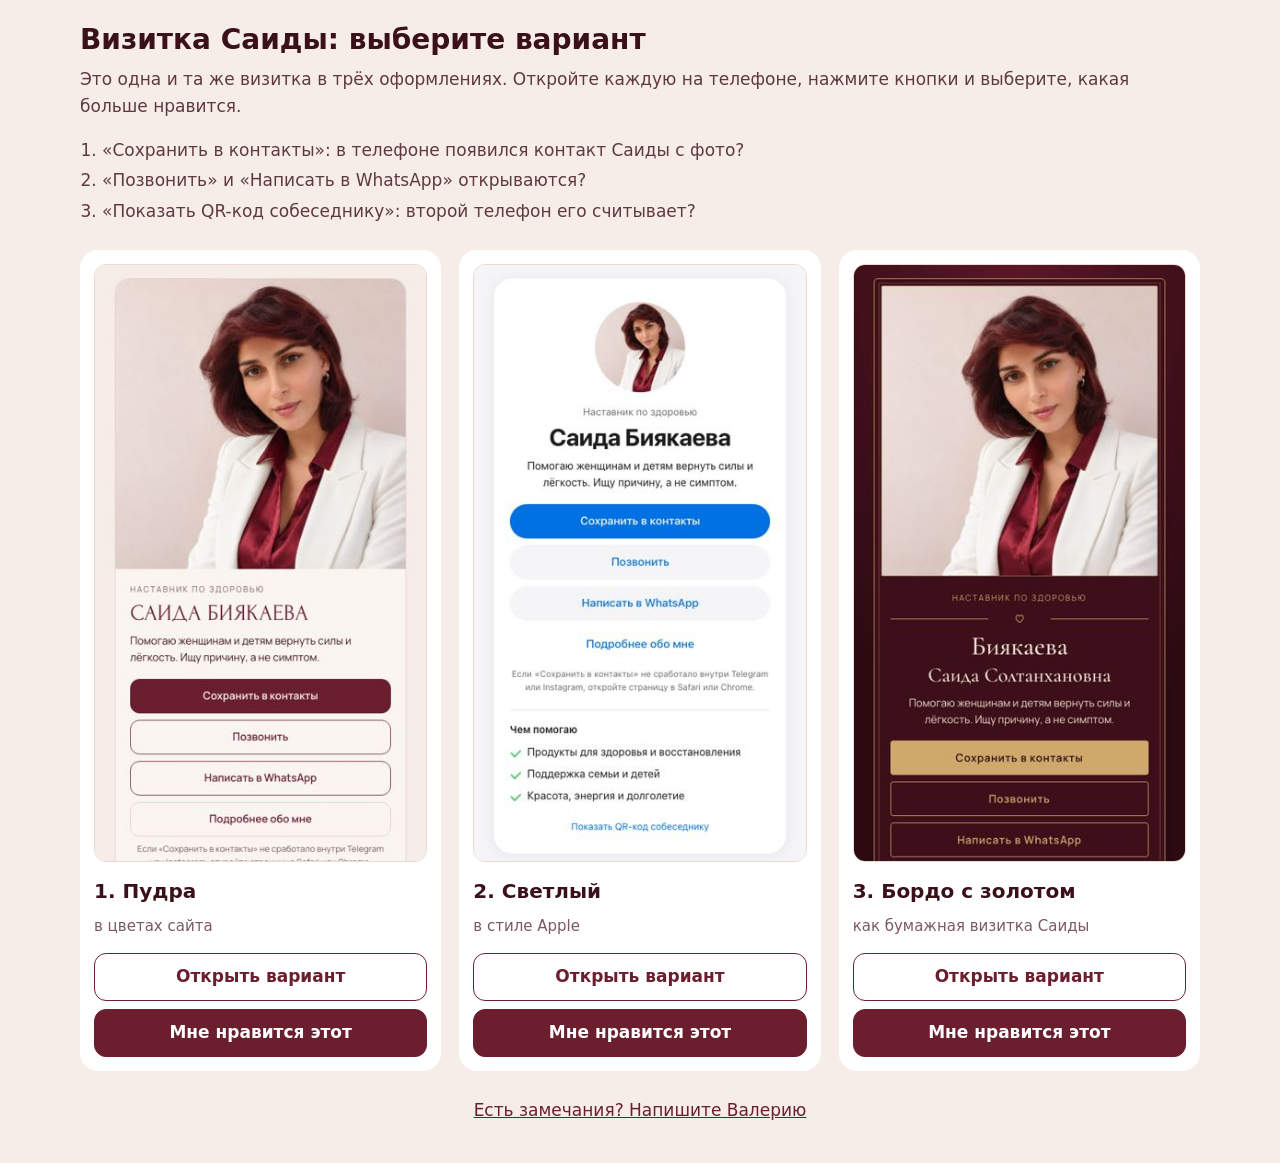
==== vizitka/index.html @ cea4ed51 "Визитка Саиды: три варианта оформления и страница выбора для теста командой Co-Authored-By: Claude O" ====
<!doctype html><html lang="ru"><head><meta charset="utf-8">
<meta name="viewport" content="width=device-width,initial-scale=1,viewport-fit=cover">
<meta name="robots" content="noindex"><title>Визитка Саиды — выбор варианта</title>
<style>
*{box-sizing:border-box}body{margin:0;background:#f7ede8;color:#3a1019;font:400 17px/1.55 system-ui,-apple-system,sans-serif;padding:max(24px,env(safe-area-inset-top)) 16px 40px}
.w{max-width:1120px;margin:0 auto}h1{font-size:28px;line-height:1.15;margin:0 0 10px}.lead{margin:0 0 18px;color:#5e3a40}
ol{margin:0 0 26px;padding-left:22px;color:#5e3a40}li{margin:4px 0}
.grid{display:grid;gap:18px;grid-template-columns:repeat(auto-fit,minmax(260px,1fr))}
.v{background:#fff;border-radius:18px;padding:14px;display:flex;flex-direction:column;gap:8px}
.thumb img{width:100%;height:auto;border-radius:12px;display:block;border:1px solid #eadad3}
.v h2{font-size:20px;margin:6px 0 0}.v p{margin:0 0 6px;color:#7a5a5e;font-size:15px}
.b{display:flex;justify-content:center;align-items:center;min-height:48px;border-radius:12px;border:1px solid #6b1f2e;color:#6b1f2e;text-decoration:none;font-weight:600}
.b.like{background:#6b1f2e;color:#fff}.foot{margin:26px 0 0;text-align:center}.foot a{color:#6b1f2e}
</style></head><body><main class="w">
<h1>Визитка Саиды: выберите вариант</h1>
<p class="lead">Это одна и та же визитка в трёх оформлениях. Откройте каждую на телефоне, нажмите кнопки и выберите, какая больше нравится.</p>
<ol><li>«Сохранить в контакты»: в телефоне появился контакт Саиды с фото?</li><li>«Позвонить» и «Написать в WhatsApp» открываются?</li><li>«Показать QR-код собеседнику»: второй телефон его считывает?</li></ol>
<div class="grid"><article class="v">
  <a href="pudra/" class="thumb"><img src="img/pudra.jpg" alt="Вариант 1: Пудра" width="360" height="648" loading="lazy"></a>
  <h2>1. Пудра</h2><p>в цветах сайта</p>
  <a class="b" href="pudra/">Открыть вариант</a>
  <a class="b like" href="https://wa.me/79627445758?text=%D0%92%D0%B8%D0%B7%D0%B8%D1%82%D0%BA%D0%B0%20%D0%A1%D0%B0%D0%B8%D0%B4%D1%8B%3A%20%D0%BC%D0%BD%D0%B5%20%D0%BD%D1%80%D0%B0%D0%B2%D0%B8%D1%82%D1%81%D1%8F%20%D0%B2%D0%B0%D1%80%D0%B8%D0%B0%D0%BD%D1%82%201%20%C2%AB%D0%9F%D1%83%D0%B4%D1%80%D0%B0%C2%BB.%20%D0%A7%D1%82%D0%BE%20%D0%BF%D0%BE%D0%BF%D1%80%D0%B0%D0%B2%D0%B8%D1%82%D1%8C%3A%20" target="_blank" rel="noopener">Мне нравится этот</a>
</article><article class="v">
  <a href="apple/" class="thumb"><img src="img/apple.jpg" alt="Вариант 2: Светлый" width="360" height="648" loading="lazy"></a>
  <h2>2. Светлый</h2><p>в стиле Apple</p>
  <a class="b" href="apple/">Открыть вариант</a>
  <a class="b like" href="https://wa.me/79627445758?text=%D0%92%D0%B8%D0%B7%D0%B8%D1%82%D0%BA%D0%B0%20%D0%A1%D0%B0%D0%B8%D0%B4%D1%8B%3A%20%D0%BC%D0%BD%D0%B5%20%D0%BD%D1%80%D0%B0%D0%B2%D0%B8%D1%82%D1%81%D1%8F%20%D0%B2%D0%B0%D1%80%D0%B8%D0%B0%D0%BD%D1%82%202%20%C2%AB%D0%A1%D0%B2%D0%B5%D1%82%D0%BB%D1%8B%D0%B9%C2%BB.%20%D0%A7%D1%82%D0%BE%20%D0%BF%D0%BE%D0%BF%D1%80%D0%B0%D0%B2%D0%B8%D1%82%D1%8C%3A%20" target="_blank" rel="noopener">Мне нравится этот</a>
</article><article class="v">
  <a href="bordo/" class="thumb"><img src="img/bordo.jpg" alt="Вариант 3: Бордо с золотом" width="360" height="648" loading="lazy"></a>
  <h2>3. Бордо с золотом</h2><p>как бумажная визитка Саиды</p>
  <a class="b" href="bordo/">Открыть вариант</a>
  <a class="b like" href="https://wa.me/79627445758?text=%D0%92%D0%B8%D0%B7%D0%B8%D1%82%D0%BA%D0%B0%20%D0%A1%D0%B0%D0%B8%D0%B4%D1%8B%3A%20%D0%BC%D0%BD%D0%B5%20%D0%BD%D1%80%D0%B0%D0%B2%D0%B8%D1%82%D1%81%D1%8F%20%D0%B2%D0%B0%D1%80%D0%B8%D0%B0%D0%BD%D1%82%203%20%C2%AB%D0%91%D0%BE%D1%80%D0%B4%D0%BE%20%D1%81%20%D0%B7%D0%BE%D0%BB%D0%BE%D1%82%D0%BE%D0%BC%C2%BB.%20%D0%A7%D1%82%D0%BE%20%D0%BF%D0%BE%D0%BF%D1%80%D0%B0%D0%B2%D0%B8%D1%82%D1%8C%3A%20" target="_blank" rel="noopener">Мне нравится этот</a>
</article></div>
<p class="foot"><a href="https://wa.me/79627445758?text=%D0%92%D0%B8%D0%B7%D0%B8%D1%82%D0%BA%D0%B0%20%D0%A1%D0%B0%D0%B8%D0%B4%D1%8B%3A%20%D0%B7%D0%B0%D0%BC%D0%B5%D1%87%D0%B0%D0%BD%D0%B8%D1%8F%20%E2%80%94%20" target="_blank" rel="noopener">Есть замечания? Напишите Валерию</a></p>
</main></body></html>
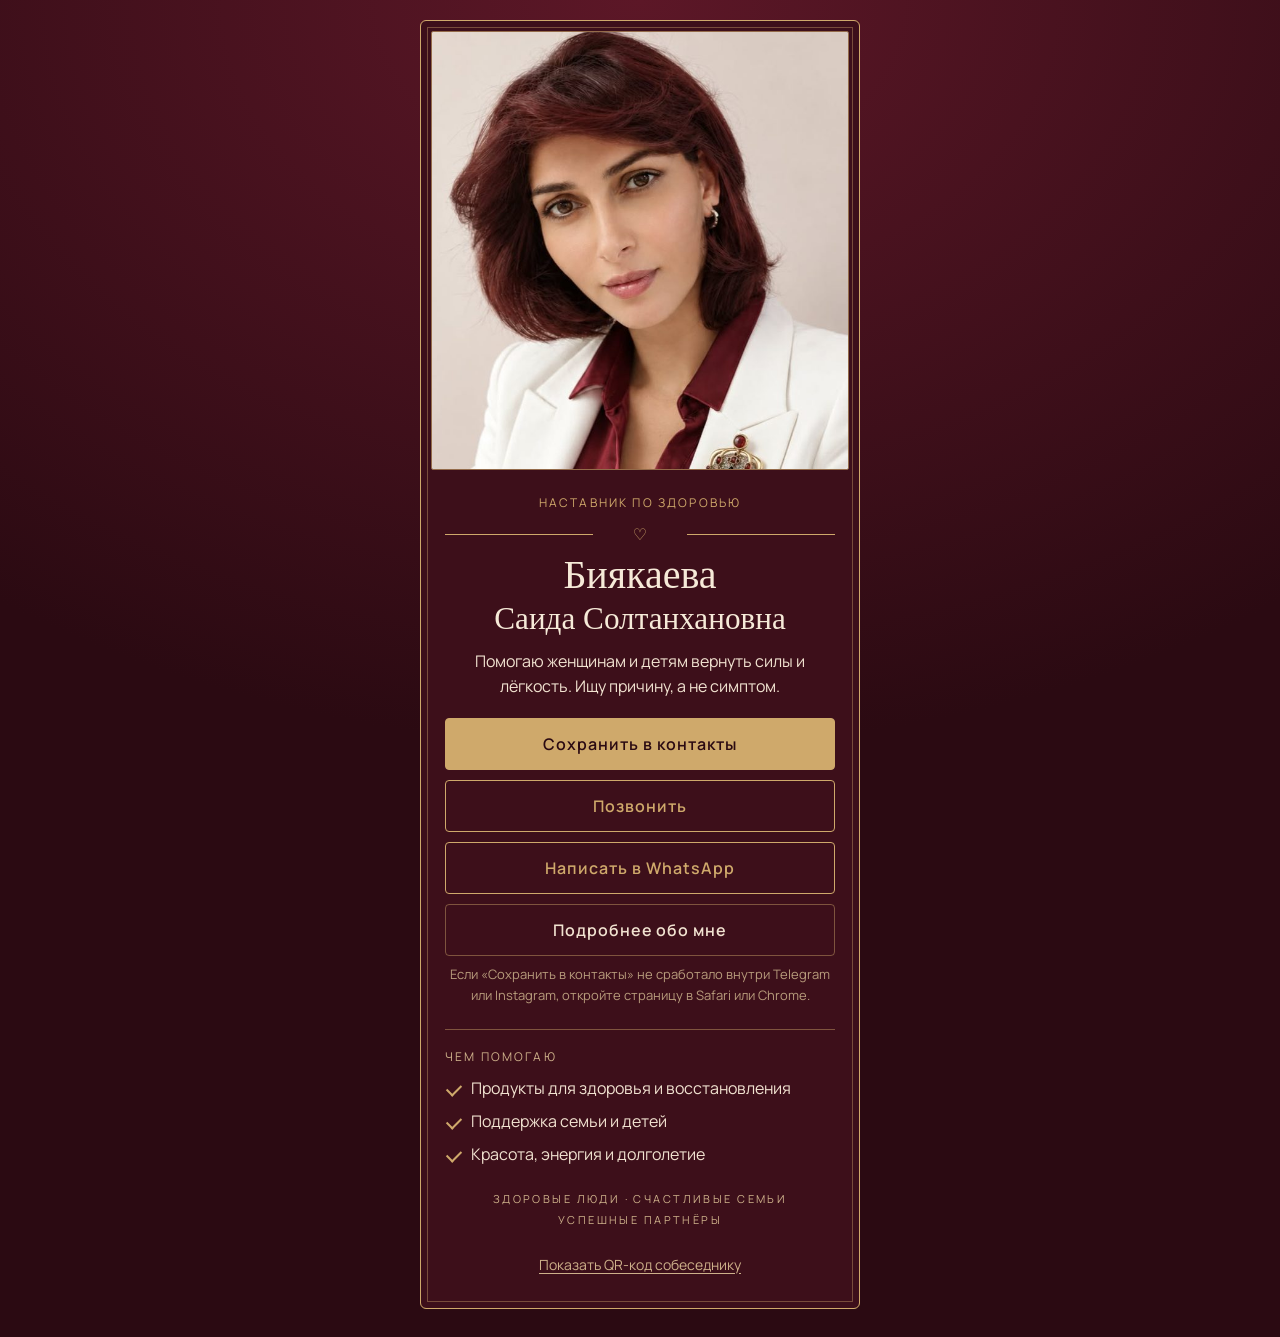
==== commit e3fdcc24: "Саида: выбран вариант «Бордо с золотом», новое фото на визитке и сайте; страница выбора → vizitka/vy" ====
--- a/vizitka/index.html
+++ b/vizitka/index.html
@@ -1,35 +1,79 @@
-<!doctype html><html lang="ru"><head><meta charset="utf-8">
+<!doctype html>
+<html lang="ru"><head>
+<meta charset="utf-8">
 <meta name="viewport" content="width=device-width,initial-scale=1,viewport-fit=cover">
-<meta name="robots" content="noindex"><title>Визитка Саиды — выбор варианта</title>
+<title>Саида Биякаева — Наставник по здоровью</title>
+<meta name="description" content="Помогаю женщинам и детям вернуть силы и лёгкость. Ищу причину, а не симптом.">
+<meta name="robots" content="noindex">
+<meta property="og:title" content="Саида Биякаева">
+<meta property="og:description" content="Помогаю женщинам и детям вернуть силы и лёгкость. Ищу причину, а не симптом.">
+<meta property="og:image" content="foto.jpg">
+<meta name="theme-color" content="#2b0a12">
+<link rel="preconnect" href="https://fonts.googleapis.com"><link rel="preconnect" href="https://fonts.gstatic.com" crossorigin><link href="https://fonts.googleapis.com/css2?family=Cormorant+Garamond:wght@500;600&family=Manrope:wght@400;600&display=swap" rel="stylesheet">
 <style>
-*{box-sizing:border-box}body{margin:0;background:#f7ede8;color:#3a1019;font:400 17px/1.55 system-ui,-apple-system,sans-serif;padding:max(24px,env(safe-area-inset-top)) 16px 40px}
-.w{max-width:1120px;margin:0 auto}h1{font-size:28px;line-height:1.15;margin:0 0 10px}.lead{margin:0 0 18px;color:#5e3a40}
-ol{margin:0 0 26px;padding-left:22px;color:#5e3a40}li{margin:4px 0}
-.grid{display:grid;gap:18px;grid-template-columns:repeat(auto-fit,minmax(260px,1fr))}
-.v{background:#fff;border-radius:18px;padding:14px;display:flex;flex-direction:column;gap:8px}
-.thumb img{width:100%;height:auto;border-radius:12px;display:block;border:1px solid #eadad3}
-.v h2{font-size:20px;margin:6px 0 0}.v p{margin:0 0 6px;color:#7a5a5e;font-size:15px}
-.b{display:flex;justify-content:center;align-items:center;min-height:48px;border-radius:12px;border:1px solid #6b1f2e;color:#6b1f2e;text-decoration:none;font-weight:600}
-.b.like{background:#6b1f2e;color:#fff}.foot{margin:26px 0 0;text-align:center}.foot a{color:#6b1f2e}
-</style></head><body><main class="w">
-<h1>Визитка Саиды: выберите вариант</h1>
-<p class="lead">Это одна и та же визитка в трёх оформлениях. Откройте каждую на телефоне, нажмите кнопки и выберите, какая больше нравится.</p>
-<ol><li>«Сохранить в контакты»: в телефоне появился контакт Саиды с фото?</li><li>«Позвонить» и «Написать в WhatsApp» открываются?</li><li>«Показать QR-код собеседнику»: второй телефон его считывает?</li></ol>
-<div class="grid"><article class="v">
-  <a href="pudra/" class="thumb"><img src="img/pudra.jpg" alt="Вариант 1: Пудра" width="360" height="648" loading="lazy"></a>
-  <h2>1. Пудра</h2><p>в цветах сайта</p>
-  <a class="b" href="pudra/">Открыть вариант</a>
-  <a class="b like" href="https://wa.me/79627445758?text=%D0%92%D0%B8%D0%B7%D0%B8%D1%82%D0%BA%D0%B0%20%D0%A1%D0%B0%D0%B8%D0%B4%D1%8B%3A%20%D0%BC%D0%BD%D0%B5%20%D0%BD%D1%80%D0%B0%D0%B2%D0%B8%D1%82%D1%81%D1%8F%20%D0%B2%D0%B0%D1%80%D0%B8%D0%B0%D0%BD%D1%82%201%20%C2%AB%D0%9F%D1%83%D0%B4%D1%80%D0%B0%C2%BB.%20%D0%A7%D1%82%D0%BE%20%D0%BF%D0%BE%D0%BF%D1%80%D0%B0%D0%B2%D0%B8%D1%82%D1%8C%3A%20" target="_blank" rel="noopener">Мне нравится этот</a>
-</article><article class="v">
-  <a href="apple/" class="thumb"><img src="img/apple.jpg" alt="Вариант 2: Светлый" width="360" height="648" loading="lazy"></a>
-  <h2>2. Светлый</h2><p>в стиле Apple</p>
-  <a class="b" href="apple/">Открыть вариант</a>
-  <a class="b like" href="https://wa.me/79627445758?text=%D0%92%D0%B8%D0%B7%D0%B8%D1%82%D0%BA%D0%B0%20%D0%A1%D0%B0%D0%B8%D0%B4%D1%8B%3A%20%D0%BC%D0%BD%D0%B5%20%D0%BD%D1%80%D0%B0%D0%B2%D0%B8%D1%82%D1%81%D1%8F%20%D0%B2%D0%B0%D1%80%D0%B8%D0%B0%D0%BD%D1%82%202%20%C2%AB%D0%A1%D0%B2%D0%B5%D1%82%D0%BB%D1%8B%D0%B9%C2%BB.%20%D0%A7%D1%82%D0%BE%20%D0%BF%D0%BE%D0%BF%D1%80%D0%B0%D0%B2%D0%B8%D1%82%D1%8C%3A%20" target="_blank" rel="noopener">Мне нравится этот</a>
-</article><article class="v">
-  <a href="bordo/" class="thumb"><img src="img/bordo.jpg" alt="Вариант 3: Бордо с золотом" width="360" height="648" loading="lazy"></a>
-  <h2>3. Бордо с золотом</h2><p>как бумажная визитка Саиды</p>
-  <a class="b" href="bordo/">Открыть вариант</a>
-  <a class="b like" href="https://wa.me/79627445758?text=%D0%92%D0%B8%D0%B7%D0%B8%D1%82%D0%BA%D0%B0%20%D0%A1%D0%B0%D0%B8%D0%B4%D1%8B%3A%20%D0%BC%D0%BD%D0%B5%20%D0%BD%D1%80%D0%B0%D0%B2%D0%B8%D1%82%D1%81%D1%8F%20%D0%B2%D0%B0%D1%80%D0%B8%D0%B0%D0%BD%D1%82%203%20%C2%AB%D0%91%D0%BE%D1%80%D0%B4%D0%BE%20%D1%81%20%D0%B7%D0%BE%D0%BB%D0%BE%D1%82%D0%BE%D0%BC%C2%BB.%20%D0%A7%D1%82%D0%BE%20%D0%BF%D0%BE%D0%BF%D1%80%D0%B0%D0%B2%D0%B8%D1%82%D1%8C%3A%20" target="_blank" rel="noopener">Мне нравится этот</a>
-</article></div>
-<p class="foot"><a href="https://wa.me/79627445758?text=%D0%92%D0%B8%D0%B7%D0%B8%D1%82%D0%BA%D0%B0%20%D0%A1%D0%B0%D0%B8%D0%B4%D1%8B%3A%20%D0%B7%D0%B0%D0%BC%D0%B5%D1%87%D0%B0%D0%BD%D0%B8%D1%8F%20%E2%80%94%20" target="_blank" rel="noopener">Есть замечания? Напишите Валерию</a></p>
-</main></body></html>+:root{--bg:#2b0a12;--card:#3d0f1a;--text:#f1e2d0;--mute:#cdb08a;--accent:#cfa96b;--on-accent:#2b0a12;--line:rgba(207,169,107,.45)}
+*{box-sizing:border-box}
+html{-webkit-text-size-adjust:100%}
+body{margin:0;min-height:100vh;background:var(--bg);color:var(--text);font:400 16px/1.55 Manrope,system-ui,sans-serif;-webkit-font-smoothing:antialiased;
+  padding:max(20px,env(safe-area-inset-top)) 16px max(28px,env(safe-area-inset-bottom))}
+.card{max-width:440px;margin:0 auto;background:var(--card);border:1px solid var(--line);border-radius:22px;overflow:hidden}
+.photo{aspect-ratio:1/1;width:100%;height:auto;object-fit:cover;object-position:50% 18%;display:block}
+.body{padding:22px 22px 26px}
+.role{font-size:12px;letter-spacing:.18em;text-transform:uppercase;color:var(--mute);margin:0}
+h1{font-family:"Cormorant Garamond",Georgia,serif;font-weight:400;font-size:34px;line-height:1.05;margin:8px 0 12px;color:var(--accent);font-weight:500;color:#f6ead8;font-size:40px;line-height:1.02}
+.phrase{margin:0 0 20px;color:var(--text)}
+.city{font-size:14px;color:var(--mute);margin:-12px 0 20px}
+.btns{display:grid;gap:10px}
+.btn{display:flex;align-items:center;justify-content:center;min-height:52px;padding:12px 16px;border-radius:14px;border:1px solid var(--accent);color:var(--accent);background:transparent;text-decoration:none;font-weight:600;font-size:16px;-webkit-tap-highlight-color:transparent}
+.btn.save{background:var(--accent);color:var(--on-accent)}
+.btn.ghost{border-color:var(--line)}
+.btn:active{transform:scale(.98)}
+.hint{font-size:13px;color:var(--mute);margin:8px 2px 0;text-align:center}
+.review{margin:24px 0 0;padding:18px 0 0;border-top:1px solid var(--line)}
+.review blockquote{margin:0;font-style:italic}
+.review figcaption{margin-top:8px;font-size:14px;color:var(--mute)}
+.qr-open{display:block;margin:22px auto 0;background:none;border:0;color:var(--mute);font:inherit;font-size:14px;text-decoration:underline;text-underline-offset:3px;cursor:pointer}
+.qr{position:fixed;inset:0;background:rgba(0,0,0,.72);display:grid;place-items:center;padding:24px}
+.qr div{background:#fff;border-radius:22px;padding:22px;max-width:340px;width:100%;text-align:center;color:#222}
+.qr svg{width:100%;height:auto;display:block}
+.qr p{margin:12px 0 0;font-size:15px}
+.legal,.made{display:block;max-width:440px;margin:16px auto 0;text-align:center;font-size:12px;color:var(--mute)}
+.made{text-decoration:none;opacity:.8}
+.list{margin:24px 0 0;padding:18px 0 0;border-top:1px solid var(--line)}
+.list-title{margin:0 0 10px;font-size:12px;letter-spacing:.18em;text-transform:uppercase;color:var(--mute)}
+.list ul{margin:0;padding:0;list-style:none;display:grid;gap:8px}
+.list li{padding-left:26px;position:relative}
+.list li::before{content:"";position:absolute;left:2px;top:.5em;width:12px;height:7px;border-left:2px solid var(--accent);border-bottom:2px solid var(--accent);transform:rotate(-45deg)}
+.tagline{margin:22px 0 0;text-align:center;font-size:11px;letter-spacing:.22em;text-transform:uppercase;color:var(--mute);line-height:1.9}
+[hidden]{display:none!important}
+body{background:radial-gradient(120% 80% at 50% 0%,#5c1727 0%,#2b0a12 70%)}.card{border:1px solid #cfa96b;box-shadow:inset 0 0 0 6px #3d0f1a,inset 0 0 0 7px rgba(207,169,107,.4);border-radius:6px;padding:10px}.photo{border-radius:2px;border:1px solid rgba(207,169,107,.6);aspect-ratio:1/1.05;object-position:50% 12%}.body{text-align:center;padding:24px 14px 22px}.role{color:#cfa96b}.role::after{content:'♡';display:block;margin:10px auto 0;color:#cfa96b;font-size:16px;letter-spacing:0;background:linear-gradient(#cfa96b,#cfa96b) left center/38% 1px no-repeat,linear-gradient(#cfa96b,#cfa96b) right center/38% 1px no-repeat}.btn{border-radius:4px;letter-spacing:.06em}.btn.ghost{border-color:rgba(207,169,107,.45);color:#f1e2d0}.list{text-align:left}.list li::before{border-color:#cfa96b}.qr-open{color:#cdb08a}.hint{color:#b89c7c}
+</style>
+</head><body>
+<main class="card">
+  <img class="photo" src="foto.jpg" alt="Саида Биякаева" width="880" height="924">
+  <div class="body">
+    <p class="role">Наставник по здоровью</p>
+    <h1>Биякаева<br><span style="font-size:.78em">Саида Солтанхановна</span></h1>
+    
+    <p class="phrase">Помогаю женщинам и детям вернуть силы и лёгкость. Ищу причину, а не симптом.</p>
+    <div class="btns">
+      <a class="btn save" href="contact.vcf" download="contact.vcf" data-goal="save">Сохранить в контакты</a><a class="btn" href="tel:+79894764183" data-goal="call">Позвонить</a><a class="btn" href="https://wa.me/79894764183?text=%D0%97%D0%B4%D1%80%D0%B0%D0%B2%D1%81%D1%82%D0%B2%D1%83%D0%B9%D1%82%D0%B5%2C%20%D0%A1%D0%B0%D0%B8%D0%B4%D0%B0%21%20%D0%92%D0%B7%D1%8F%D0%BB%D0%B0%20%D0%B2%D0%B0%D1%88%D1%83%20%D0%B2%D0%B8%D0%B7%D0%B8%D1%82%D0%BA%D1%83%2C%20%D1%85%D0%BE%D1%87%D1%83%20%D1%83%D0%B7%D0%BD%D0%B0%D1%82%D1%8C%20%D0%BF%D0%BE%D0%B4%D1%80%D0%BE%D0%B1%D0%BD%D0%B5%D0%B5." target="_blank" rel="noopener" data-goal="whatsapp">Написать в WhatsApp</a><a class="btn ghost" href="https://valerairon70-hub.github.io/saida-preview/?from=vizitka" data-goal="site">Подробнее обо мне</a>
+    </div>
+    <p class="hint">Если «Сохранить в контакты» не сработало внутри Telegram или Instagram, откройте страницу в Safari или Chrome.</p>
+    <div class="list"><p class="list-title">Чем помогаю</p><ul><li>Продукты для здоровья и восстановления</li><li>Поддержка семьи и детей</li><li>Красота, энергия и долголетие</li></ul></div>
+    
+    <p class="tagline">Здоровые люди · Счастливые семьи<br>Успешные партнёры</p>
+    <button class="qr-open" type="button" id="qrBtn">Показать QR-код собеседнику</button>
+  </div>
+</main>
+
+
+<div class="qr" id="qr" hidden><div><svg width="41mm" height="41mm" version="1.1" viewBox="0 0 41 41" xmlns="http://www.w3.org/2000/svg"><path d="M2,2H3V3H2zM3,2H4V3H3zM4,2H5V3H4zM5,2H6V3H5zM6,2H7V3H6zM7,2H8V3H7zM8,2H9V3H8zM12,2H13V3H12zM13,2H14V3H13zM14,2H15V3H14zM18,2H19V3H18zM19,2H20V3H19zM20,2H21V3H20zM22,2H23V3H22zM24,2H25V3H24zM26,2H27V3H26zM30,2H31V3H30zM32,2H33V3H32zM33,2H34V3H33zM34,2H35V3H34zM35,2H36V3H35zM36,2H37V3H36zM37,2H38V3H37zM38,2H39V3H38zM2,3H3V4H2zM8,3H9V4H8zM11,3H12V4H11zM12,3H13V4H12zM14,3H15V4H14zM15,3H16V4H15zM16,3H17V4H16zM18,3H19V4H18zM19,3H20V4H19zM21,3H22V4H21zM24,3H25V4H24zM27,3H28V4H27zM29,3H30V4H29zM30,3H31V4H30zM32,3H33V4H32zM38,3H39V4H38zM2,4H3V5H2zM4,4H5V5H4zM5,4H6V5H5zM6,4H7V5H6zM8,4H9V5H8zM10,4H11V5H10zM11,4H12V5H11zM13,4H14V5H13zM15,4H16V5H15zM17,4H18V5H17zM18,4H19V5H18zM21,4H22V5H21zM22,4H23V5H22zM23,4H24V5H23zM26,4H27V5H26zM30,4H31V5H30zM32,4H33V5H32zM34,4H35V5H34zM35,4H36V5H35zM36,4H37V5H36zM38,4H39V5H38zM2,5H3V6H2zM4,5H5V6H4zM5,5H6V6H5zM6,5H7V6H6zM8,5H9V6H8zM10,5H11V6H10zM12,5H13V6H12zM15,5H16V6H15zM16,5H17V6H16zM17,5H18V6H17zM18,5H19V6H18zM19,5H20V6H19zM20,5H21V6H20zM21,5H22V6H21zM24,5H25V6H24zM26,5H27V6H26zM27,5H28V6H27zM28,5H29V6H28zM30,5H31V6H30zM32,5H33V6H32zM34,5H35V6H34zM35,5H36V6H35zM36,5H37V6H36zM38,5H39V6H38zM2,6H3V7H2zM4,6H5V7H4zM5,6H6V7H5zM6,6H7V7H6zM8,6H9V7H8zM10,6H11V7H10zM13,6H14V7H13zM20,6H21V7H20zM21,6H22V7H21zM22,6H23V7H22zM25,6H26V7H25zM26,6H27V7H26zM30,6H31V7H30zM32,6H33V7H32zM34,6H35V7H34zM35,6H36V7H35zM36,6H37V7H36zM38,6H39V7H38zM2,7H3V8H2zM8,7H9V8H8zM10,7H11V8H10zM14,7H15V8H14zM15,7H16V8H15zM17,7H18V8H17zM18,7H19V8H18zM20,7H21V8H20zM22,7H23V8H22zM24,7H25V8H24zM26,7H27V8H26zM27,7H28V8H27zM28,7H29V8H28zM29,7H30V8H29zM30,7H31V8H30zM32,7H33V8H32zM38,7H39V8H38zM2,8H3V9H2zM3,8H4V9H3zM4,8H5V9H4zM5,8H6V9H5zM6,8H7V9H6zM7,8H8V9H7zM8,8H9V9H8zM10,8H11V9H10zM12,8H13V9H12zM14,8H15V9H14zM16,8H17V9H16zM18,8H19V9H18zM20,8H21V9H20zM22,8H23V9H22zM24,8H25V9H24zM26,8H27V9H26zM28,8H29V9H28zM30,8H31V9H30zM32,8H33V9H32zM33,8H34V9H33zM34,8H35V9H34zM35,8H36V9H35zM36,8H37V9H36zM37,8H38V9H37zM38,8H39V9H38zM10,9H11V10H10zM11,9H12V10H11zM12,9H13V10H12zM15,9H16V10H15zM25,9H26V10H25zM26,9H27V10H26zM29,9H30V10H29zM2,10H3V11H2zM4,10H5V11H4zM5,10H6V11H5zM6,10H7V11H6zM7,10H8V11H7zM8,10H9V11H8zM12,10H13V11H12zM14,10H15V11H14zM16,10H17V11H16zM17,10H18V11H17zM20,10H21V11H20zM21,10H22V11H21zM22,10H23V11H22zM23,10H24V11H23zM24,10H25V11H24zM26,10H27V11H26zM27,10H28V11H27zM28,10H29V11H28zM30,10H31V11H30zM32,10H33V11H32zM33,10H34V11H33zM34,10H35V11H34zM35,10H36V11H35zM36,10H37V11H36zM2,11H3V12H2zM4,11H5V12H4zM7,11H8V12H7zM9,11H10V12H9zM10,11H11V12H10zM13,11H14V12H13zM16,11H17V12H16zM17,11H18V12H17zM18,11H19V12H18zM19,11H20V12H19zM23,11H24V12H23zM27,11H28V12H27zM28,11H29V12H28zM31,11H32V12H31zM33,11H34V12H33zM37,11H38V12H37zM4,12H5V13H4zM5,12H6V13H5zM6,12H7V13H6zM8,12H9V13H8zM9,12H10V13H9zM10,12H11V13H10zM11,12H12V13H11zM12,12H13V13H12zM14,12H15V13H14zM19,12H20V13H19zM22,12H23V13H22zM24,12H25V13H24zM25,12H26V13H25zM26,12H27V13H26zM27,12H28V13H27zM28,12H29V13H28zM29,12H30V13H29zM30,12H31V13H30zM31,12H32V13H31zM32,12H33V13H32zM33,12H34V13H33zM35,12H36V13H35zM36,12H37V13H36zM37,12H38V13H37zM38,12H39V13H38zM3,13H4V14H3zM5,13H6V14H5zM7,13H8V14H7zM13,13H14V14H13zM14,13H15V14H14zM15,13H16V14H15zM16,13H17V14H16zM18,13H19V14H18zM23,13H24V14H23zM24,13H25V14H24zM25,13H26V14H25zM28,13H29V14H28zM30,13H31V14H30zM34,13H35V14H34zM38,13H39V14H38zM2,14H3V15H2zM3,14H4V15H3zM7,14H8V15H7zM8,14H9V15H8zM9,14H10V15H9zM18,14H19V15H18zM19,14H20V15H19zM24,14H25V15H24zM25,14H26V15H25zM26,14H27V15H26zM27,14H28V15H27zM28,14H29V15H28zM31,14H32V15H31zM32,14H33V15H32zM33,14H34V15H33zM34,14H35V15H34zM35,14H36V15H35zM36,14H37V15H36zM37,14H38V15H37zM38,14H39V15H38zM2,15H3V16H2zM3,15H4V16H3zM4,15H5V16H4zM6,15H7V16H6zM7,15H8V16H7zM9,15H10V16H9zM10,15H11V16H10zM15,15H16V16H15zM18,15H19V16H18zM19,15H20V16H19zM21,15H22V16H21zM22,15H23V16H22zM23,15H24V16H23zM25,15H26V16H25zM30,15H31V16H30zM33,15H34V16H33zM37,15H38V16H37zM2,16H3V17H2zM4,16H5V17H4zM5,16H6V17H5zM8,16H9V17H8zM9,16H10V17H9zM13,16H14V17H13zM14,16H15V17H14zM15,16H16V17H15zM17,16H18V17H17zM18,16H19V17H18zM19,16H20V17H19zM23,16H24V17H23zM27,16H28V17H27zM29,16H30V17H29zM30,16H31V17H30zM33,16H34V17H33zM34,16H35V17H34zM35,16H36V17H35zM37,16H38V17H37zM38,16H39V17H38zM5,17H6V18H5zM6,17H7V18H6zM7,17H8V18H7zM10,17H11V18H10zM12,17H13V18H12zM14,17H15V18H14zM17,17H18V18H17zM18,17H19V18H18zM19,17H20V18H19zM20,17H21V18H20zM21,17H22V18H21zM22,17H23V18H22zM23,17H24V18H23zM24,17H25V18H24zM29,17H30V18H29zM33,17H34V18H33zM34,17H35V18H34zM37,17H38V18H37zM38,17H39V18H38zM2,18H3V19H2zM5,18H6V19H5zM8,18H9V19H8zM18,18H19V19H18zM21,18H22V19H21zM23,18H24V19H23zM26,18H27V19H26zM27,18H28V19H27zM28,18H29V19H28zM29,18H30V19H29zM31,18H32V19H31zM32,18H33V19H32zM34,18H35V19H34zM36,18H37V19H36zM37,18H38V19H37zM38,18H39V19H38zM4,19H5V20H4zM5,19H6V20H5zM6,19H7V20H6zM7,19H8V20H7zM10,19H11V20H10zM11,19H12V20H11zM12,19H13V20H12zM13,19H14V20H13zM15,19H16V20H15zM16,19H17V20H16zM17,19H18V20H17zM20,19H21V20H20zM22,19H23V20H22zM24,19H25V20H24zM26,19H27V20H26zM27,19H28V20H27zM33,19H34V20H33zM35,19H36V20H35zM36,19H37V20H36zM37,19H38V20H37zM6,20H7V21H6zM8,20H9V21H8zM10,20H11V21H10zM13,20H14V21H13zM16,20H17V21H16zM17,20H18V21H17zM18,20H19V21H18zM19,20H20V21H19zM20,20H21V21H20zM21,20H22V21H21zM23,20H24V21H23zM26,20H27V21H26zM27,20H28V21H27zM28,20H29V21H28zM29,20H30V21H29zM30,20H31V21H30zM32,20H33V21H32zM34,20H35V21H34zM37,20H38V21H37zM38,20H39V21H38zM2,21H3V22H2zM4,21H5V22H4zM5,21H6V22H5zM7,21H8V22H7zM10,21H11V22H10zM11,21H12V22H11zM15,21H16V22H15zM17,21H18V22H17zM21,21H22V22H21zM22,21H23V22H22zM23,21H24V22H23zM24,21H25V22H24zM25,21H26V22H25zM26,21H27V22H26zM29,21H30V22H29zM31,21H32V22H31zM32,21H33V22H32zM33,21H34V22H33zM38,21H39V22H38zM2,22H3V23H2zM3,22H4V23H3zM4,22H5V23H4zM5,22H6V23H5zM6,22H7V23H6zM7,22H8V23H7zM8,22H9V23H8zM9,22H10V23H9zM10,22H11V23H10zM15,22H16V23H15zM17,22H18V23H17zM19,22H20V23H19zM21,22H22V23H21zM24,22H25V23H24zM27,22H28V23H27zM29,22H30V23H29zM31,22H32V23H31zM32,22H33V23H32zM34,22H35V23H34zM35,22H36V23H35zM36,22H37V23H36zM3,23H4V24H3zM4,23H5V24H4zM5,23H6V24H5zM7,23H8V24H7zM13,23H14V24H13zM16,23H17V24H16zM20,23H21V24H20zM21,23H22V24H21zM24,23H25V24H24zM25,23H26V24H25zM27,23H28V24H27zM28,23H29V24H28zM30,23H31V24H30zM35,23H36V24H35zM2,24H3V25H2zM3,24H4V25H3zM5,24H6V25H5zM6,24H7V25H6zM8,24H9V25H8zM9,24H10V25H9zM11,24H12V25H11zM14,24H15V25H14zM15,24H16V25H15zM17,24H18V25H17zM18,24H19V25H18zM20,24H21V25H20zM24,24H25V25H24zM26,24H27V25H26zM27,24H28V25H27zM28,24H29V25H28zM29,24H30V25H29zM33,24H34V25H33zM34,24H35V25H34zM35,24H36V25H35zM37,24H38V25H37zM38,24H39V25H38zM2,25H3V26H2zM3,25H4V26H3zM4,25H5V26H4zM5,25H6V26H5zM6,25H7V26H6zM7,25H8V26H7zM9,25H10V26H9zM10,25H11V26H10zM16,25H17V26H16zM17,25H18V26H17zM21,25H22V26H21zM26,25H27V26H26zM28,25H29V26H28zM31,25H32V26H31zM32,25H33V26H32zM33,25H34V26H33zM34,25H35V26H34zM4,26H5V27H4zM5,26H6V27H5zM8,26H9V27H8zM11,26H12V27H11zM14,26H15V27H14zM16,26H17V27H16zM17,26H18V27H17zM20,26H21V27H20zM22,26H23V27H22zM23,26H24V27H23zM24,26H25V27H24zM25,26H26V27H25zM27,26H28V27H27zM28,26H29V27H28zM29,26H30V27H29zM31,26H32V27H31zM32,26H33V27H32zM33,26H34V27H33zM34,26H35V27H34zM36,26H37V27H36zM38,26H39V27H38zM2,27H3V28H2zM3,27H4V28H3zM4,27H5V28H4zM6,27H7V28H6zM7,27H8V28H7zM9,27H10V28H9zM10,27H11V28H10zM14,27H15V28H14zM15,27H16V28H15zM16,27H17V28H16zM17,27H18V28H17zM18,27H19V28H18zM23,27H24V28H23zM25,27H26V28H25zM30,27H31V28H30zM31,27H32V28H31zM33,27H34V28H33zM2,28H3V29H2zM4,28H5V29H4zM5,28H6V29H5zM6,28H7V29H6zM7,28H8V29H7zM8,28H9V29H8zM10,28H11V29H10zM12,28H13V29H12zM13,28H14V29H13zM16,28H17V29H16zM20,28H21V29H20zM22,28H23V29H22zM23,28H24V29H23zM24,28H25V29H24zM27,28H28V29H27zM28,28H29V29H28zM29,28H30V29H29zM30,28H31V29H30zM31,28H32V29H31zM33,28H34V29H33zM34,28H35V29H34zM37,28H38V29H37zM38,28H39V29H38zM2,29H3V30H2zM4,29H5V30H4zM10,29H11V30H10zM11,29H12V30H11zM13,29H14V30H13zM18,29H19V30H18zM23,29H24V30H23zM26,29H27V30H26zM28,29H29V30H28zM32,29H33V30H32zM33,29H34V30H33zM34,29H35V30H34zM37,29H38V30H37zM38,29H39V30H38zM2,30H3V31H2zM4,30H5V31H4zM8,30H9V31H8zM10,30H11V31H10zM14,30H15V31H14zM19,30H20V31H19zM24,30H25V31H24zM26,30H27V31H26zM27,30H28V31H27zM30,30H31V31H30zM31,30H32V31H31zM32,30H33V31H32zM33,30H34V31H33zM34,30H35V31H34zM36,30H37V31H36zM38,30H39V31H38zM10,31H11V32H10zM11,31H12V32H11zM14,31H15V32H14zM15,31H16V32H15zM18,31H19V32H18zM19,31H20V32H19zM20,31H21V32H20zM21,31H22V32H21zM22,31H23V32H22zM23,31H24V32H23zM25,31H26V32H25zM27,31H28V32H27zM28,31H29V32H28zM30,31H31V32H30zM34,31H35V32H34zM35,31H36V32H35zM37,31H38V32H37zM2,32H3V33H2zM3,32H4V33H3zM4,32H5V33H4zM5,32H6V33H5zM6,32H7V33H6zM7,32H8V33H7zM8,32H9V33H8zM12,32H13V33H12zM15,32H16V33H15zM16,32H17V33H16zM17,32H18V33H17zM19,32H20V33H19zM22,32H23V33H22zM23,32H24V33H23zM28,32H29V33H28zM30,32H31V33H30zM32,32H33V33H32zM34,32H35V33H34zM36,32H37V33H36zM37,32H38V33H37zM38,32H39V33H38zM2,33H3V34H2zM8,33H9V34H8zM10,33H11V34H10zM11,33H12V34H11zM12,33H13V34H12zM13,33H14V34H13zM14,33H15V34H14zM15,33H16V34H15zM17,33H18V34H17zM18,33H19V34H18zM19,33H20V34H19zM20,33H21V34H20zM22,33H23V34H22zM23,33H24V34H23zM24,33H25V34H24zM28,33H29V34H28zM30,33H31V34H30zM34,33H35V34H34zM35,33H36V34H35zM38,33H39V34H38zM2,34H3V35H2zM4,34H5V35H4zM5,34H6V35H5zM6,34H7V35H6zM8,34H9V35H8zM10,34H11V35H10zM16,34H17V35H16zM17,34H18V35H17zM18,34H19V35H18zM23,34H24V35H23zM25,34H26V35H25zM27,34H28V35H27zM29,34H30V35H29zM30,34H31V35H30zM31,34H32V35H31zM32,34H33V35H32zM33,34H34V35H33zM34,34H35V35H34zM36,34H37V35H36zM38,34H39V35H38zM2,35H3V36H2zM4,35H5V36H4zM5,35H6V36H5zM6,35H7V36H6zM8,35H9V36H8zM10,35H11V36H10zM11,35H12V36H11zM12,35H13V36H12zM17,35H18V36H17zM19,35H20V36H19zM20,35H21V36H20zM22,35H23V36H22zM24,35H25V36H24zM25,35H26V36H25zM28,35H29V36H28zM31,35H32V36H31zM32,35H33V36H32zM34,35H35V36H34zM38,35H39V36H38zM2,36H3V37H2zM4,36H5V37H4zM5,36H6V37H5zM6,36H7V37H6zM8,36H9V37H8zM10,36H11V37H10zM13,36H14V37H13zM14,36H15V37H14zM15,36H16V37H15zM16,36H17V37H16zM17,36H18V37H17zM18,36H19V37H18zM20,36H21V37H20zM21,36H22V37H21zM23,36H24V37H23zM36,36H37V37H36zM37,36H38V37H37zM38,36H39V37H38zM2,37H3V38H2zM8,37H9V38H8zM11,37H12V38H11zM15,37H16V38H15zM16,37H17V38H16zM17,37H18V38H17zM21,37H22V38H21zM22,37H23V38H22zM23,37H24V38H23zM29,37H30V38H29zM30,37H31V38H30zM31,37H32V38H31zM32,37H33V38H32zM34,37H35V38H34zM35,37H36V38H35zM38,37H39V38H38zM2,38H3V39H2zM3,38H4V39H3zM4,38H5V39H4zM5,38H6V39H5zM6,38H7V39H6zM7,38H8V39H7zM8,38H9V39H8zM10,38H11V39H10zM11,38H12V39H11zM14,38H15V39H14zM15,38H16V39H15zM17,38H18V39H17zM19,38H20V39H19zM21,38H22V39H21zM22,38H23V39H22zM24,38H25V39H24zM25,38H26V39H25zM26,38H27V39H26zM27,38H28V39H27zM32,38H33V39H32zM34,38H35V39H34zM35,38H36V39H35zM36,38H37V39H36zM37,38H38V39H37zM38,38H39V39H38z" id="qr-path" fill="#5a1626" fill-opacity="1" fill-rule="nonzero" stroke="none"/></svg><p>Наведите камеру телефона</p></div></div>
+<script>
+const qr=document.getElementById('qr');
+document.getElementById('qrBtn').onclick=()=>qr.hidden=false;
+qr.onclick=()=>qr.hidden=true;
+if(location.hash==='#qr')qr.hidden=false;
+</script>
+
+</body></html>
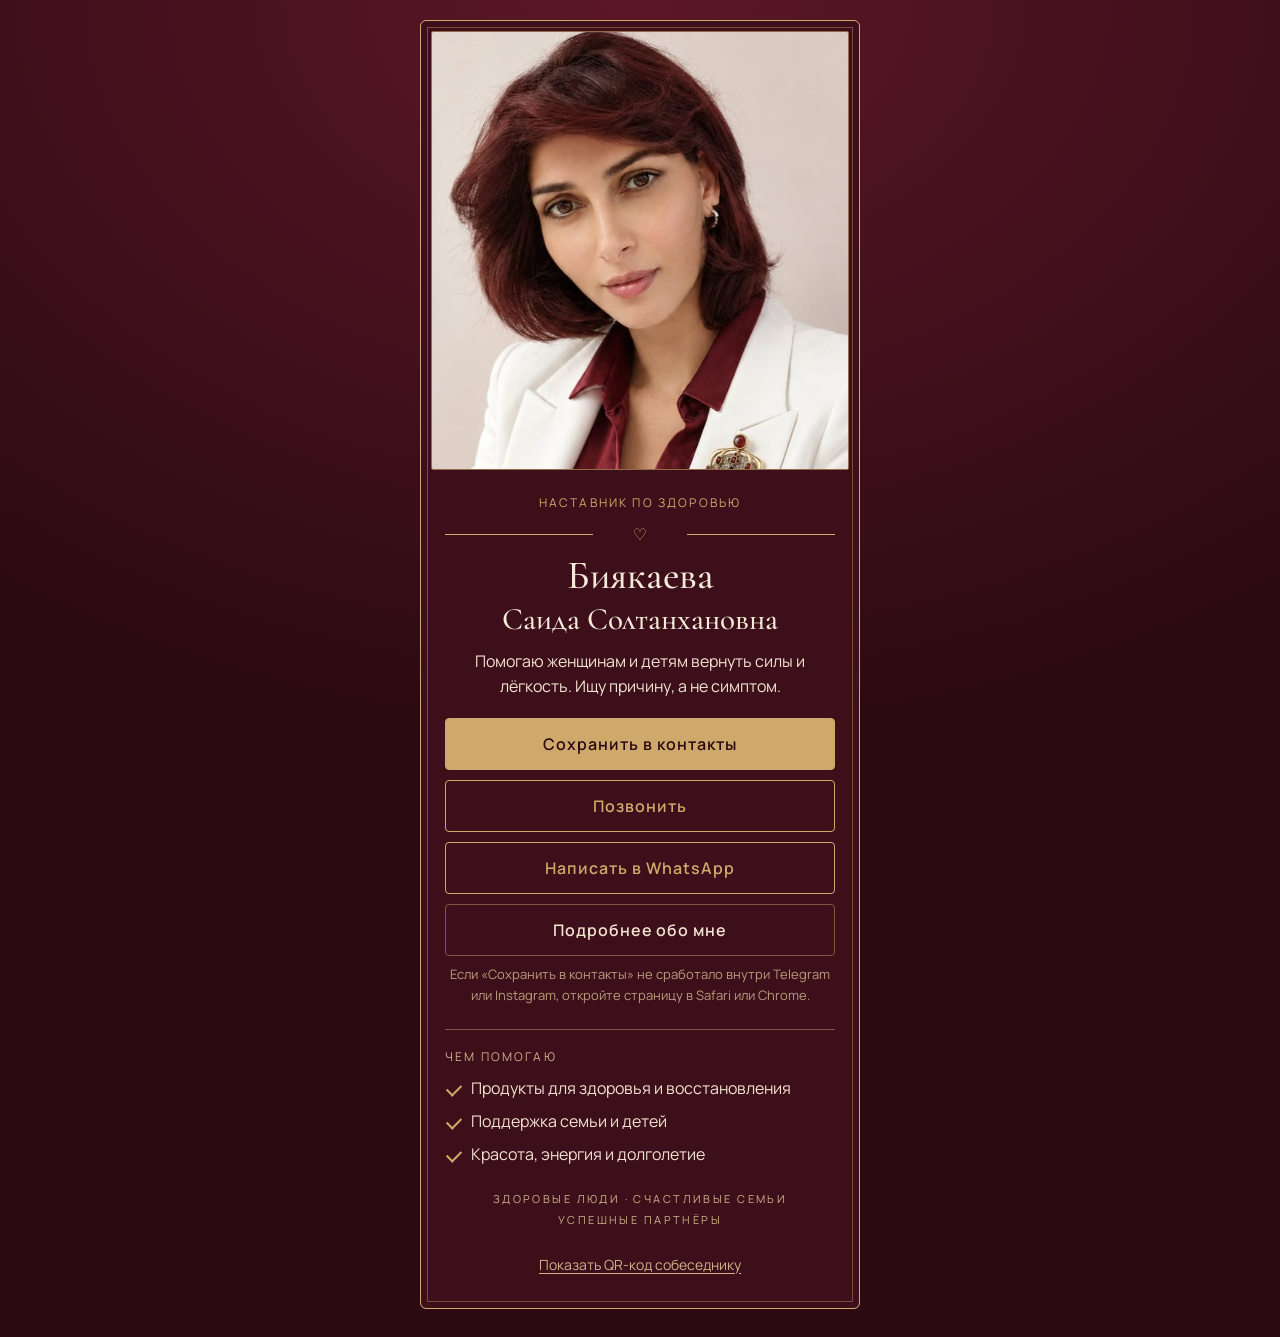
==== commit 5f225558: "Шрифты на самом сайте вместо Google Fonts: страница не ждёт внешних серверов Co-Authored-By: Claude " ====
--- a/vizitka/index.html
+++ b/vizitka/index.html
@@ -9,7 +9,11 @@
 <meta property="og:description" content="Помогаю женщинам и детям вернуть силы и лёгкость. Ищу причину, а не симптом.">
 <meta property="og:image" content="foto.jpg">
 <meta name="theme-color" content="#2b0a12">
-<link rel="preconnect" href="https://fonts.googleapis.com"><link rel="preconnect" href="https://fonts.gstatic.com" crossorigin><link href="https://fonts.googleapis.com/css2?family=Cormorant+Garamond:wght@500;600&family=Manrope:wght@400;600&display=swap" rel="stylesheet">
+<link rel="manifest" href="manifest.json">
+<link rel="icon" href="icon-192.png">
+<link rel="apple-touch-icon" href="apple-touch-icon.png">
+<meta name="apple-mobile-web-app-title" content="Саида">
+<link rel="stylesheet" href="../fonts/fonts.css">
 <style>
 :root{--bg:#2b0a12;--card:#3d0f1a;--text:#f1e2d0;--mute:#cdb08a;--accent:#cfa96b;--on-accent:#2b0a12;--line:rgba(207,169,107,.45)}
 *{box-sizing:border-box}
--- a/fonts/fonts.css
+++ b/fonts/fonts.css
@@ -0,0 +1,108 @@
+/* cyrillic */
+@font-face {
+  font-family: 'Cormorant Garamond';
+  font-style: normal;
+  font-weight: 500;
+  font-display: swap;
+  src: url(cormorant-garamond-cyrillic-4f4a82.woff2) format('woff2');
+  unicode-range: U+0301, U+0400-045F, U+0490-0491, U+04B0-04B1, U+2116;
+}
+/* latin */
+@font-face {
+  font-family: 'Cormorant Garamond';
+  font-style: normal;
+  font-weight: 500;
+  font-display: swap;
+  src: url(cormorant-garamond-latin-2fed1d.woff2) format('woff2');
+  unicode-range: U+0000-00FF, U+0131, U+0152-0153, U+02BB-02BC, U+02C6, U+02DA, U+02DC, U+0304, U+0308, U+0329, U+2000-206F, U+20AC, U+2122, U+2191, U+2193, U+2212, U+2215, U+FEFF, U+FFFD;
+}
+/* cyrillic */
+@font-face {
+  font-family: 'Cormorant Garamond';
+  font-style: normal;
+  font-weight: 600;
+  font-display: swap;
+  src: url(cormorant-garamond-cyrillic-4f4a82.woff2) format('woff2');
+  unicode-range: U+0301, U+0400-045F, U+0490-0491, U+04B0-04B1, U+2116;
+}
+/* latin */
+@font-face {
+  font-family: 'Cormorant Garamond';
+  font-style: normal;
+  font-weight: 600;
+  font-display: swap;
+  src: url(cormorant-garamond-latin-2fed1d.woff2) format('woff2');
+  unicode-range: U+0000-00FF, U+0131, U+0152-0153, U+02BB-02BC, U+02C6, U+02DA, U+02DC, U+0304, U+0308, U+0329, U+2000-206F, U+20AC, U+2122, U+2191, U+2193, U+2212, U+2215, U+FEFF, U+FFFD;
+}
+/* cyrillic */
+@font-face {
+  font-family: 'Forum';
+  font-style: normal;
+  font-weight: 400;
+  font-display: swap;
+  src: url(forum-cyrillic-6cb943.woff2) format('woff2');
+  unicode-range: U+0301, U+0400-045F, U+0490-0491, U+04B0-04B1, U+2116;
+}
+/* latin */
+@font-face {
+  font-family: 'Forum';
+  font-style: normal;
+  font-weight: 400;
+  font-display: swap;
+  src: url(forum-latin-8c9097.woff2) format('woff2');
+  unicode-range: U+0000-00FF, U+0131, U+0152-0153, U+02BB-02BC, U+02C6, U+02DA, U+02DC, U+0304, U+0308, U+0329, U+2000-206F, U+20AC, U+2122, U+2191, U+2193, U+2212, U+2215, U+FEFF, U+FFFD;
+}
+/* cyrillic */
+@font-face {
+  font-family: 'Manrope';
+  font-style: normal;
+  font-weight: 400;
+  font-display: swap;
+  src: url(manrope-cyrillic-9f2868.woff2) format('woff2');
+  unicode-range: U+0301, U+0400-045F, U+0490-0491, U+04B0-04B1, U+2116;
+}
+/* latin */
+@font-face {
+  font-family: 'Manrope';
+  font-style: normal;
+  font-weight: 400;
+  font-display: swap;
+  src: url(manrope-latin-66cfc0.woff2) format('woff2');
+  unicode-range: U+0000-00FF, U+0131, U+0152-0153, U+02BB-02BC, U+02C6, U+02DA, U+02DC, U+0304, U+0308, U+0329, U+2000-206F, U+20AC, U+2122, U+2191, U+2193, U+2212, U+2215, U+FEFF, U+FFFD;
+}
+/* cyrillic */
+@font-face {
+  font-family: 'Manrope';
+  font-style: normal;
+  font-weight: 500;
+  font-display: swap;
+  src: url(manrope-cyrillic-9f2868.woff2) format('woff2');
+  unicode-range: U+0301, U+0400-045F, U+0490-0491, U+04B0-04B1, U+2116;
+}
+/* latin */
+@font-face {
+  font-family: 'Manrope';
+  font-style: normal;
+  font-weight: 500;
+  font-display: swap;
+  src: url(manrope-latin-66cfc0.woff2) format('woff2');
+  unicode-range: U+0000-00FF, U+0131, U+0152-0153, U+02BB-02BC, U+02C6, U+02DA, U+02DC, U+0304, U+0308, U+0329, U+2000-206F, U+20AC, U+2122, U+2191, U+2193, U+2212, U+2215, U+FEFF, U+FFFD;
+}
+/* cyrillic */
+@font-face {
+  font-family: 'Manrope';
+  font-style: normal;
+  font-weight: 600;
+  font-display: swap;
+  src: url(manrope-cyrillic-9f2868.woff2) format('woff2');
+  unicode-range: U+0301, U+0400-045F, U+0490-0491, U+04B0-04B1, U+2116;
+}
+/* latin */
+@font-face {
+  font-family: 'Manrope';
+  font-style: normal;
+  font-weight: 600;
+  font-display: swap;
+  src: url(manrope-latin-66cfc0.woff2) format('woff2');
+  unicode-range: U+0000-00FF, U+0131, U+0152-0153, U+02BB-02BC, U+02C6, U+02DA, U+02DC, U+0304, U+0308, U+0329, U+2000-206F, U+20AC, U+2122, U+2191, U+2193, U+2212, U+2215, U+FEFF, U+FFFD;
+}
